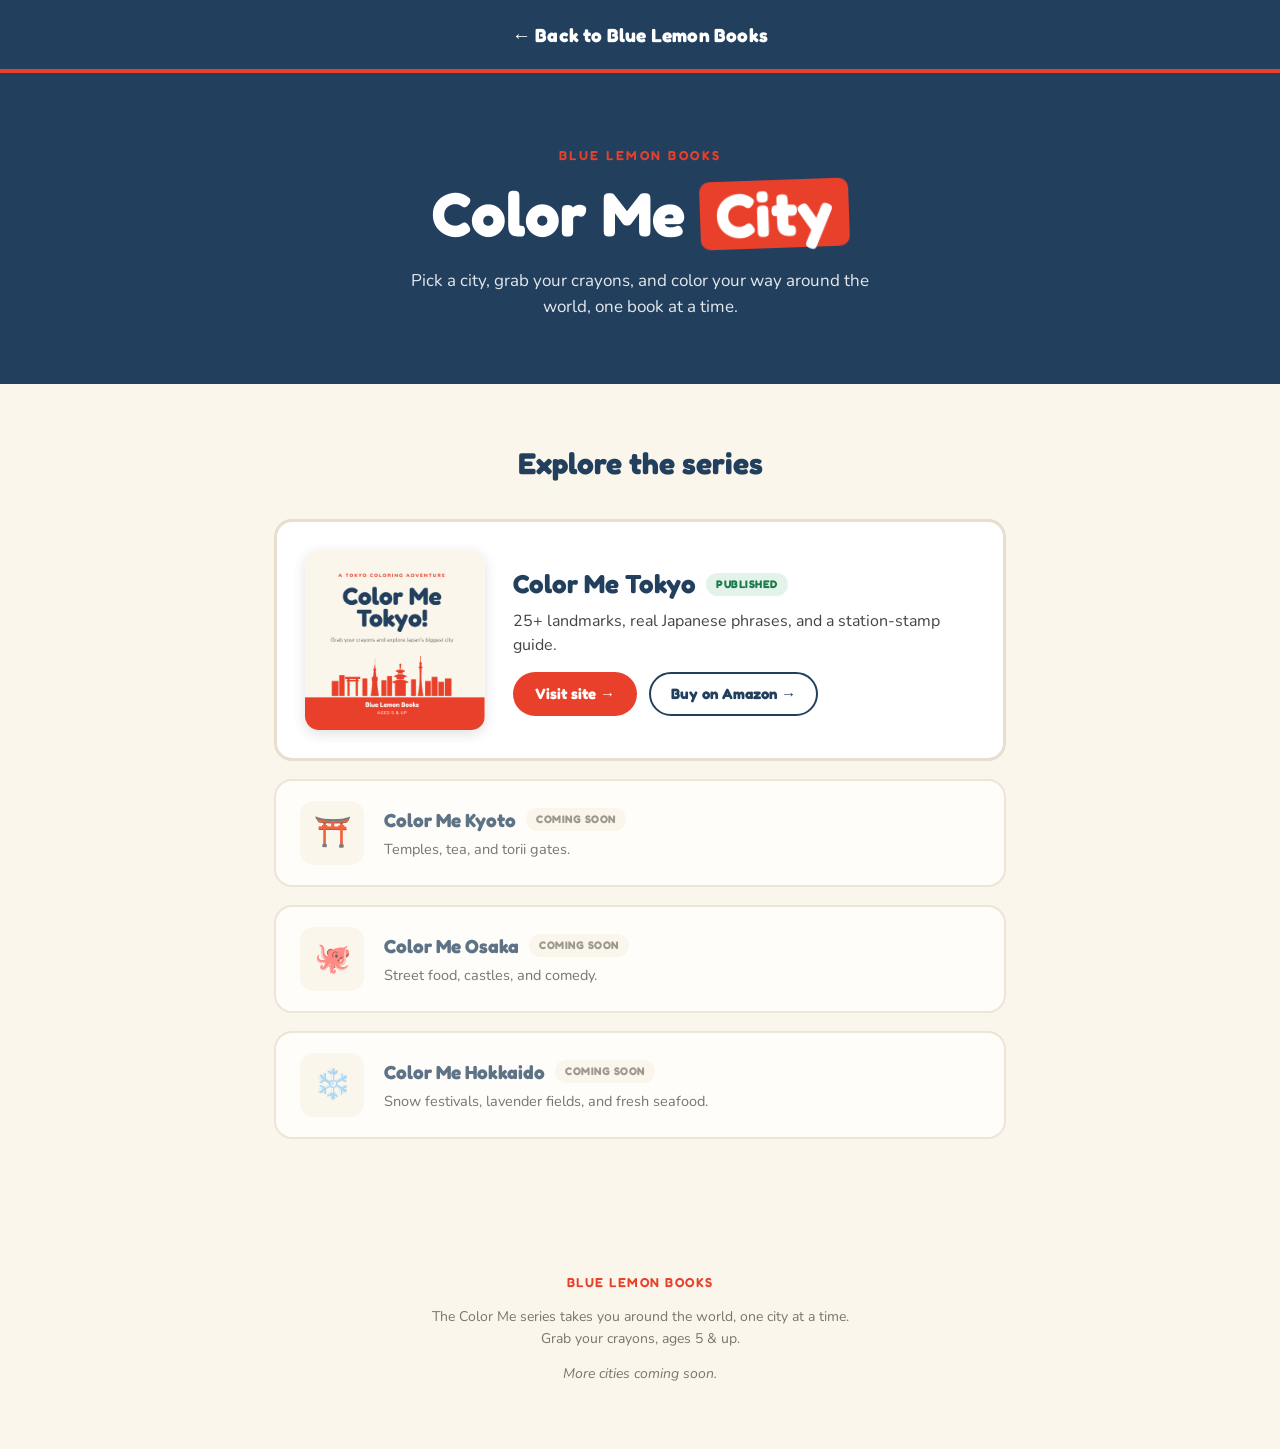
==== color-me/index.html @ f9696275 "Change Blue Lemon to be multi-series oriented. Updated homepage and added the はじめての英単語200 series in " ====
<!DOCTYPE html>
<html lang="en">
<head>
<meta charset="UTF-8">
<meta name="viewport" content="width=device-width, initial-scale=1.0">
<title>Color Me: Blue Lemon Books</title>
<meta name="description" content="The Color Me series by Blue Lemon Books: coloring book companion sites for cities around the world.">
<link rel="icon" href="data:image/svg+xml,<svg xmlns=%22http://www.w3.org/2000/svg%22 viewBox=%220 0 100 100%22><text y=%22.9em%22 font-size=%2290%22>🖍️</text></svg>">
<link rel="preconnect" href="https://fonts.googleapis.com">
<link rel="preconnect" href="https://fonts.gstatic.com" crossorigin>
<link href="https://fonts.googleapis.com/css2?family=Fredoka:wght@500;600;700&family=Nunito:ital,wght@0,400;0,600;0,700;0,800;1,700&display=swap" rel="stylesheet">
<link rel="stylesheet" href="home-styles.css">
</head>
<body>

<a class="skip-link" href="#main">Skip to content</a>

<a href="../index.html" class="series-back-link">← Back to Blue Lemon Books</a>

<header class="home-hero">
  <div class="home-hero-inner">
    <p class="eyebrow">BLUE LEMON BOOKS</p>
    <h1 class="wordmark">Color Me <span class="wordmark-highlight">City</span></h1>
    <p class="home-hero-sub">Pick a city, grab your crayons, and color your way around the world, one book at a time.</p>
  </div>
</header>

<main id="main">
  <section class="section">
    <div class="section-head">
      <h2>Explore the series</h2>
    </div>

    <div class="book-list">
      <div class="book-card book-card-featured">
        <img class="book-cover-image" src="tokyo/images/cover.png" alt="Color Me Tokyo book cover">
        <div class="book-info">
          <div class="book-info-top">
            <h3>Color Me Tokyo</h3>
            <span class="book-status book-status-published">Published</span>
          </div>
          <p>25+ landmarks, real Japanese phrases, and a station-stamp guide.</p>
          <div class="book-cta-group">
            <a href="tokyo/index.html" class="book-cta book-cta-btn">Visit site →</a>
            <a href="https://amzn.to/4ggL0Kr" class="book-cta book-cta-outline" target="_blank" rel="noopener noreferrer">Buy on Amazon →</a>
          </div>
        </div>
      </div>

      <div class="book-card book-card-soon">
        <div class="book-cover">⛩️</div>
        <div class="book-info">
          <div class="book-info-top">
            <h3>Color Me Kyoto</h3>
            <span class="book-status book-status-soon">Coming soon</span>
          </div>
          <p>Temples, tea, and torii gates.</p>
        </div>
      </div>

      <div class="book-card book-card-soon">
        <div class="book-cover">🐙</div>
        <div class="book-info">
          <div class="book-info-top">
            <h3>Color Me Osaka</h3>
            <span class="book-status book-status-soon">Coming soon</span>
          </div>
          <p>Street food, castles, and comedy.</p>
        </div>
      </div>

      <div class="book-card book-card-soon">
        <div class="book-cover">❄️</div>
        <div class="book-info">
          <div class="book-info-top">
            <h3>Color Me Hokkaido</h3>
            <span class="book-status book-status-soon">Coming soon</span>
          </div>
          <p>Snow festivals, lavender fields, and fresh seafood.</p>
        </div>
      </div>
    </div>
  </section>
</main>

<footer class="site-footer">
  <p class="footer-brand">BLUE LEMON BOOKS</p>
  <p>The Color Me series takes you around the world, one city at a time.<br>
  Grab your crayons, ages 5 &amp; up.</p>
  <p class="footer-fine">More cities coming soon.</p>
</footer>

</body>
</html>
---- color-me/home-styles.css ----
:root {
  --red: #E8402A;
  --red-dark: #c53420;
  --navy: #22405e;
  --cream: #fbf6ec;
  --cream-2: #fffdf9;
  --ink: #1a1a1a;
  --body-text: #444;
  --muted: #7a756c;
  --border: #e7ded0;
  --radius: 18px;
  --font-head: 'Fredoka', sans-serif;
  --font-body: 'Nunito', sans-serif;
}

* { box-sizing: border-box; }

html { scroll-behavior: smooth; }

@media (prefers-reduced-motion: reduce) {
  html { scroll-behavior: auto; }
  * { animation-duration: 0.001ms !important; transition-duration: 0.001ms !important; }
}

body {
  margin: 0;
  font-family: var(--font-body);
  background: var(--cream);
  color: var(--body-text);
  line-height: 1.55;
}

h1, h2, h3 { font-family: var(--font-head); color: var(--navy); margin: 0; }

.skip-link {
  position: absolute;
  left: -999px;
  top: 0;
  background: #fff;
  color: var(--navy);
  padding: 10px 16px;
  z-index: 100;
  border-radius: 0 0 8px 0;
}
.skip-link:focus { left: 0; }

.series-back-link {
  display: block;
  text-align: center;
  font-family: var(--font-head);
  font-weight: 700;
  font-size: 19px;
  letter-spacing: 0.2px;
  color: #fff;
  text-decoration: none;
  background: var(--navy);
  border-bottom: 4px solid var(--red);
  padding: 20px 24px;
  transition: background 0.15s ease;
}
.series-back-link:hover { background: var(--red); }

/* ---------- Hero ---------- */
.home-hero {
  background: var(--navy);
  color: #fff;
  text-align: center;
  padding: 72px 24px 64px;
}
.home-hero-inner { max-width: 640px; margin: 0 auto; }
.eyebrow {
  font-family: var(--font-head);
  font-weight: 600;
  letter-spacing: 2.5px;
  text-transform: uppercase;
  font-size: 13px;
  color: var(--red);
  margin: 0 0 14px;
}
.wordmark {
  color: #fff;
  font-size: clamp(38px, 7vw, 62px);
  line-height: 1.1;
  font-weight: 700;
}
.wordmark-highlight {
  display: inline-block;
  color: #fff;
  background: var(--red);
  padding: 0 16px;
  border-radius: 10px;
  transform: rotate(-2deg);
  animation: drop-in-city 0.9s cubic-bezier(0.34, 1.56, 0.64, 1) 0.2s both;
}

@keyframes drop-in-city {
  0% { transform: translateY(-70vh) rotate(-2deg); opacity: 0; }
  65% { transform: translateY(10px) rotate(-2deg); opacity: 1; }
  82% { transform: translateY(-6px) rotate(-2deg); }
  100% { transform: translateY(0) rotate(-2deg); }
}
.home-hero-sub {
  font-size: 17px;
  max-width: 460px;
  margin: 20px auto 0;
  color: rgba(255,255,255,0.88);
}

/* ---------- Series list ---------- */
.section { padding: 56px 24px 80px; max-width: 780px; margin: 0 auto; }
.section-head { text-align: center; margin-bottom: 32px; }
.section-head h2 { font-size: clamp(24px, 4vw, 30px); }

.book-list {
  display: flex;
  flex-direction: column;
  gap: 18px;
}

.book-card {
  display: flex;
  align-items: center;
  gap: 20px;
  background: #fff;
  border: 2px solid var(--border);
  border-radius: var(--radius);
  padding: 20px 24px;
  text-decoration: none;
  color: inherit;
  transition: transform 0.15s ease, box-shadow 0.15s ease, border-color 0.15s ease;
}
a.book-card:hover { transform: translateY(-2px); box-shadow: 0 6px 18px rgba(0,0,0,0.08); border-color: var(--red); }
.book-card-featured:hover { transform: translateY(-2px); box-shadow: 0 6px 18px rgba(0,0,0,0.08); border-color: var(--red); }

.book-card-soon { opacity: 0.72; }

.book-cover {
  flex-shrink: 0;
  width: 64px;
  height: 64px;
  border-radius: 14px;
  display: flex;
  align-items: center;
  justify-content: center;
  font-size: 30px;
  background: var(--cream);
}

.book-info { flex: 1; min-width: 0; }
.book-info-top { display: flex; align-items: center; gap: 10px; flex-wrap: wrap; margin-bottom: 4px; }
.book-info-top h3 { font-size: 19px; }
.book-info p { font-size: 14.5px; margin: 0; color: var(--body-text); }

.book-status {
  font-family: var(--font-head);
  font-weight: 700;
  font-size: 11px;
  letter-spacing: 0.5px;
  text-transform: uppercase;
  padding: 3px 10px;
  border-radius: 999px;
  white-space: nowrap;
}
.book-status-published { background: #e4f3ea; color: #1d7a4c; }
.book-status-soon { background: var(--cream); color: var(--muted); }

.book-cta {
  flex-shrink: 0;
  font-family: var(--font-head);
  font-weight: 700;
  font-size: 14px;
  color: var(--red);
  white-space: nowrap;
  text-decoration: none;
}

@media (max-width: 520px) {
  .book-card { flex-wrap: wrap; }
  .book-cta { width: 100%; text-align: right; }
}

/* ---------- Featured (published) book card ---------- */
.book-card-featured {
  padding: 28px;
  gap: 28px;
  border-width: 3px;
}
.book-cover-image {
  flex-shrink: 0;
  width: 180px;
  height: 180px;
  object-fit: cover;
  border-radius: 14px;
  box-shadow: 0 4px 14px rgba(0,0,0,0.12);
}
.book-card-featured .book-info-top h3 { font-size: 26px; }
.book-card-featured .book-info p { font-size: 16px; margin-bottom: 14px; }
.book-cta-group {
  display: flex;
  gap: 12px;
  flex-wrap: wrap;
}
.book-cta-btn {
  display: inline-block;
  background: var(--red);
  color: #fff;
  padding: 10px 22px;
  border-radius: 999px;
  font-size: 15px;
}
.book-cta-btn:hover { background: var(--red-dark); }
.book-cta-outline {
  display: inline-block;
  background: transparent;
  color: var(--navy);
  border: 2px solid var(--navy);
  padding: 8px 20px;
  border-radius: 999px;
  font-size: 15px;
}
.book-cta-outline:hover { background: var(--navy); color: #fff; }

@media (max-width: 560px) {
  .book-card-featured { flex-direction: column; text-align: center; }
  .book-card-featured .book-info-top { justify-content: center; }
  .book-cta-group { justify-content: center; }
  .book-cta-group .book-cta { width: auto; text-align: center; }
}

/* ---------- Footer ---------- */
.site-footer {
  text-align: center;
  padding: 40px 24px 50px;
  color: var(--muted);
  font-size: 14px;
}
.footer-brand {
  font-family: var(--font-head);
  font-weight: 600;
  color: var(--red);
  letter-spacing: 1.5px;
  font-size: 13px;
  margin-bottom: 10px;
}
.footer-fine { margin-top: 14px; font-style: italic; }
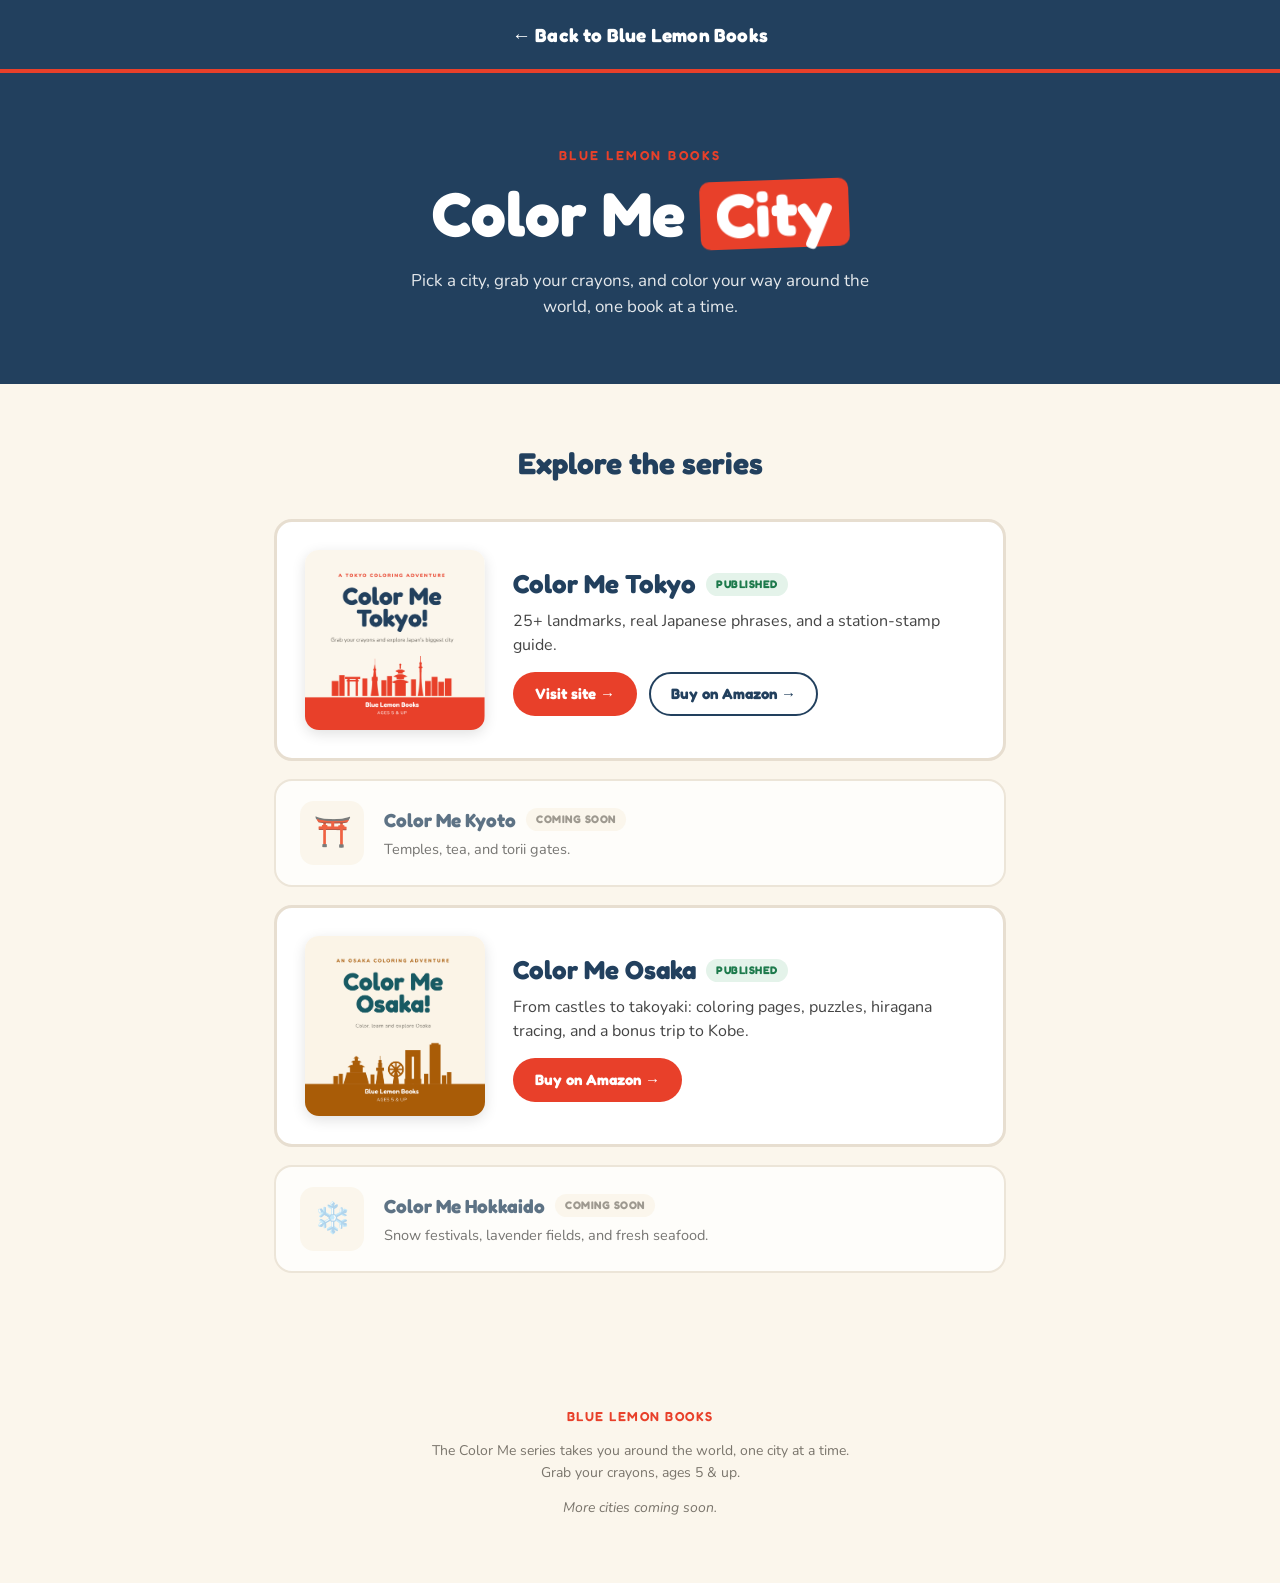
==== commit 42be34db: "Add Language Learning series page and publish Color Me Osaka - New language-learning/ page grouping " ====
--- a/color-me/index.html
+++ b/color-me/index.html
@@ -58,14 +58,17 @@
         </div>
       </div>
 
-      <div class="book-card book-card-soon">
-        <div class="book-cover">🐙</div>
+      <div class="book-card book-card-featured">
+        <img class="book-cover-image" src="osaka/images/cover.png" alt="Color Me Osaka book cover">
         <div class="book-info">
           <div class="book-info-top">
             <h3>Color Me Osaka</h3>
-            <span class="book-status book-status-soon">Coming soon</span>
+            <span class="book-status book-status-published">Published</span>
           </div>
-          <p>Street food, castles, and comedy.</p>
+          <p>From castles to takoyaki: coloring pages, puzzles, hiragana tracing, and a bonus trip to Kobe.</p>
+          <div class="book-cta-group">
+            <a href="https://www.amazon.co.jp/dp/B0HJH54MZ3" class="book-cta book-cta-btn" target="_blank" rel="noopener noreferrer">Buy on Amazon →</a>
+          </div>
         </div>
       </div>
 
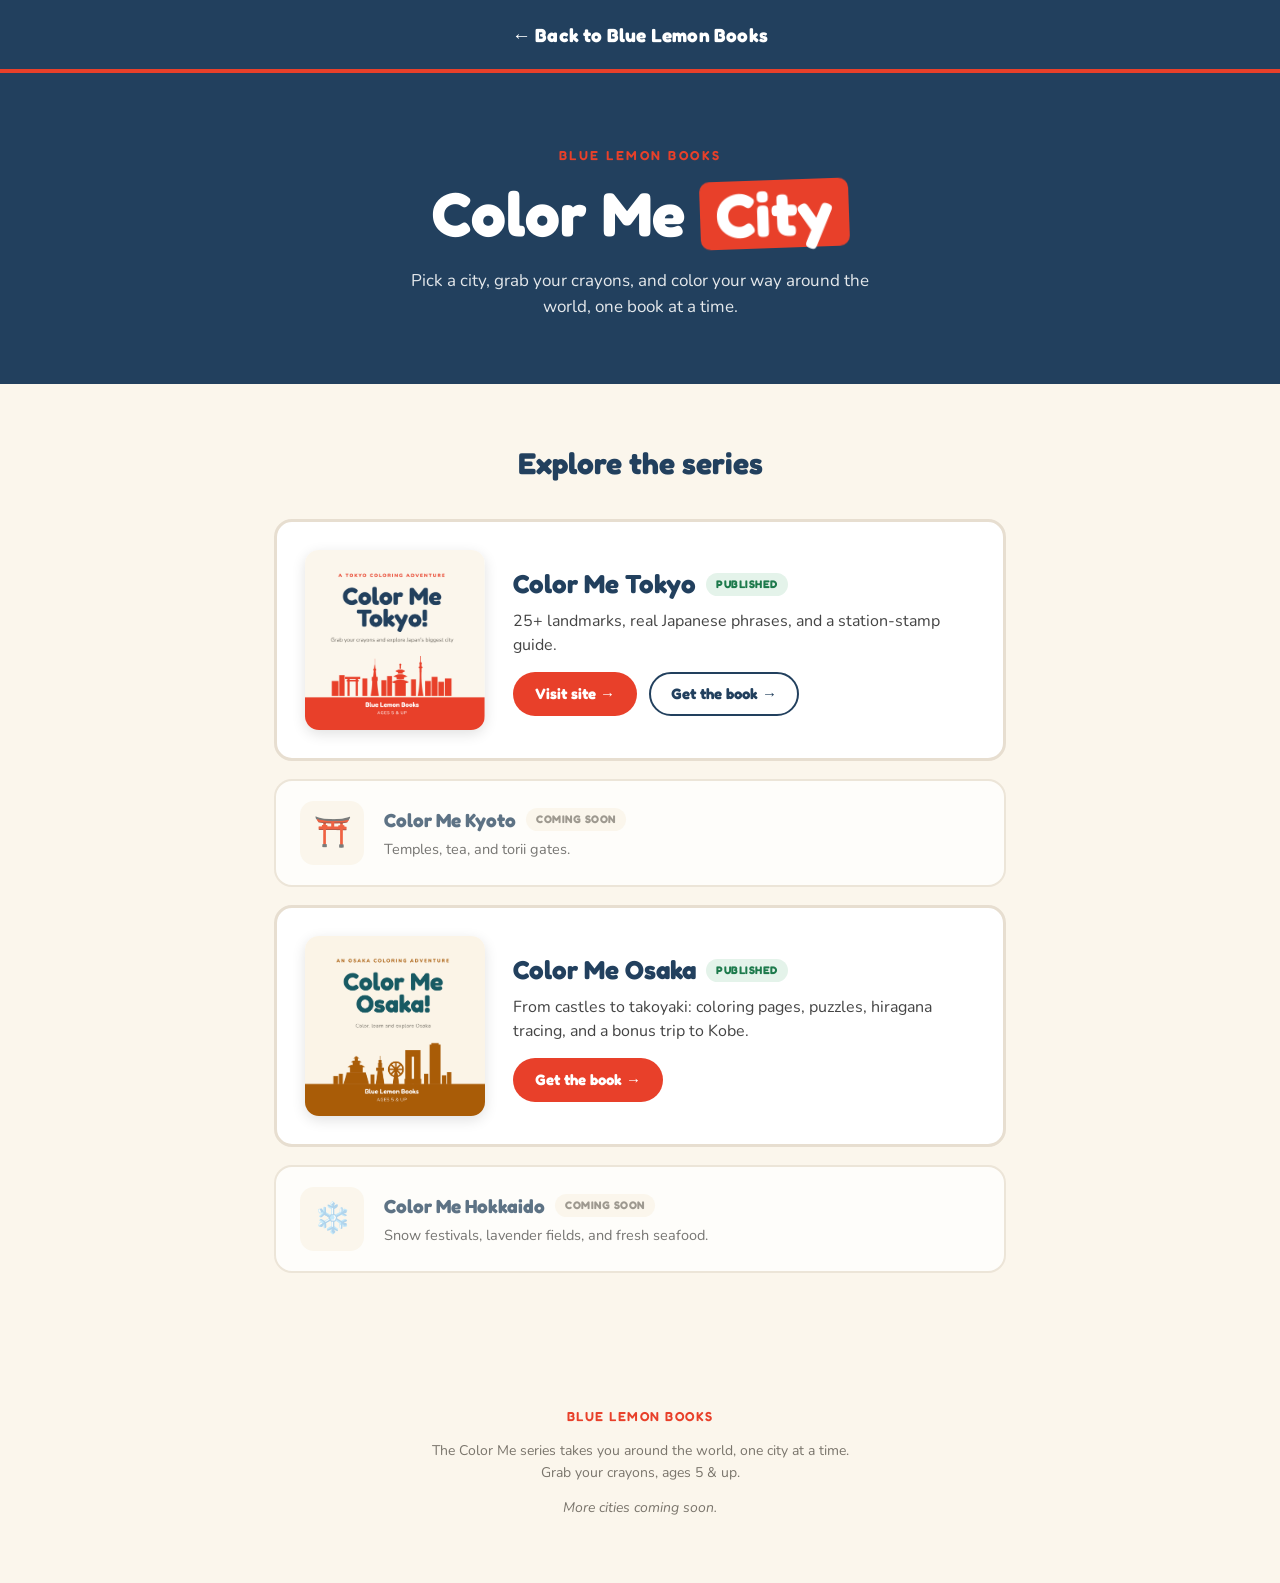
==== commit ecdcf307: "Rename "Buy on Amazon" buttons to "Get the book" Co-Authored-By: Claude Opus 5.5 <noreply@anthropic." ====
--- a/color-me/index.html
+++ b/color-me/index.html
@@ -42,7 +42,7 @@
           <p>25+ landmarks, real Japanese phrases, and a station-stamp guide.</p>
           <div class="book-cta-group">
             <a href="tokyo/index.html" class="book-cta book-cta-btn">Visit site →</a>
-            <a href="https://amzn.to/4ggL0Kr" class="book-cta book-cta-outline" target="_blank" rel="noopener noreferrer">Buy on Amazon →</a>
+            <a href="https://amzn.to/4ggL0Kr" class="book-cta book-cta-outline" target="_blank" rel="noopener noreferrer">Get the book →</a>
           </div>
         </div>
       </div>
@@ -67,7 +67,7 @@
           </div>
           <p>From castles to takoyaki: coloring pages, puzzles, hiragana tracing, and a bonus trip to Kobe.</p>
           <div class="book-cta-group">
-            <a href="https://www.amazon.co.jp/dp/B0HJH54MZ3" class="book-cta book-cta-btn" target="_blank" rel="noopener noreferrer">Buy on Amazon →</a>
+            <a href="https://www.amazon.co.jp/dp/B0HJH54MZ3" class="book-cta book-cta-btn" target="_blank" rel="noopener noreferrer">Get the book →</a>
           </div>
         </div>
       </div>
